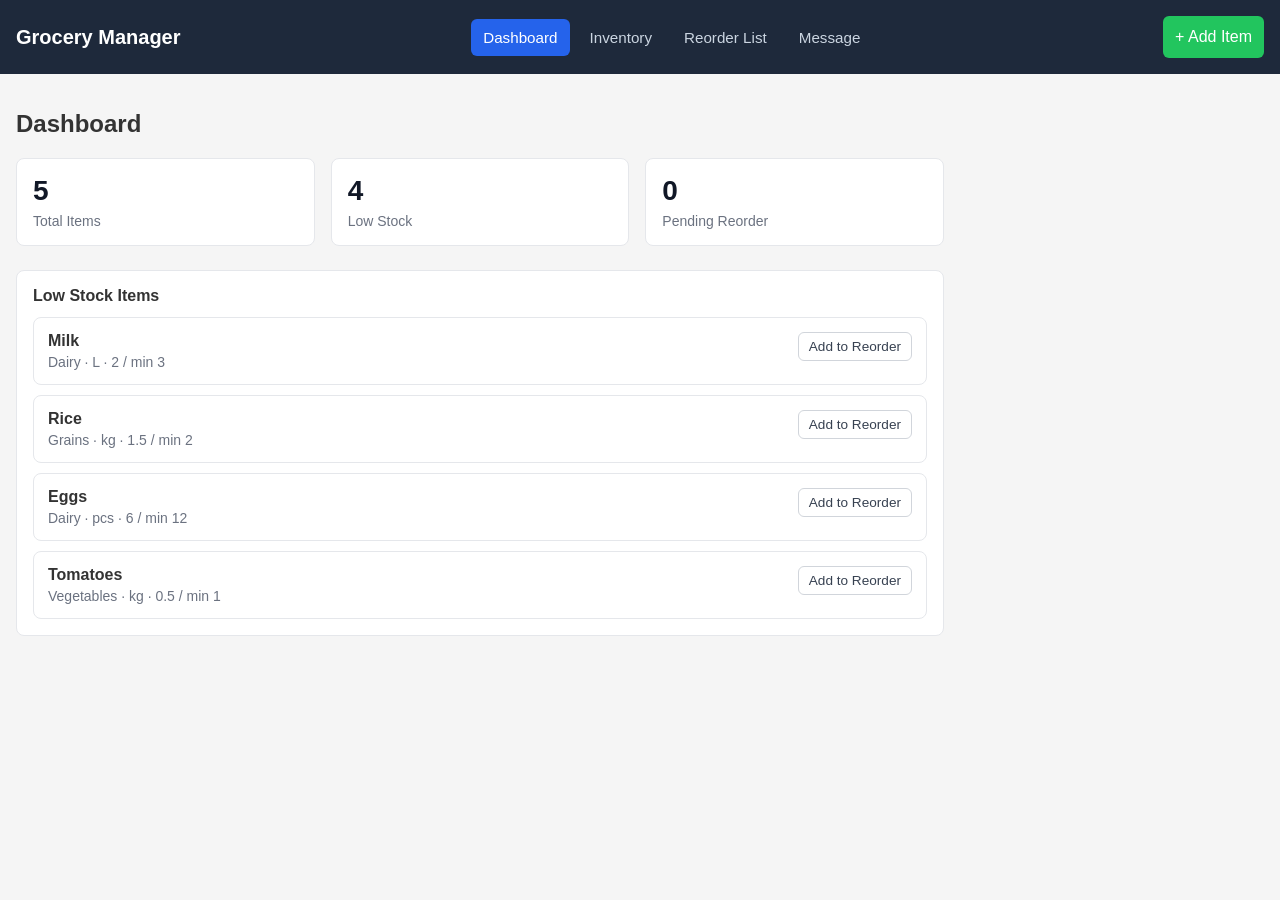
==== index.html @ cdd6bbc3 "Initial commit: Food/Grocery Manager with AI suggestion feature" ====
<!DOCTYPE html>
<html lang="en">
<head>
  <meta charset="UTF-8">
  <meta name="viewport" content="width=device-width, initial-scale=1.0">
  <title>Food/Grocery Manager</title>
  <link rel="stylesheet" href="styles.css">
</head>
<body>
  <div class="app">
    <nav class="sidebar">
      <h1>Grocery Manager</h1>
      <ul class="nav-list">
        <li><a href="#" data-screen="dashboard" class="nav-link active">Dashboard</a></li>
        <li><a href="#" data-screen="inventory" class="nav-link">Inventory</a></li>
        <li><a href="#" data-screen="reorder" class="nav-link">Reorder List</a></li>
        <li><a href="#" data-screen="message" class="nav-link">Message</a></li>
      </ul>
      <button id="addItemNavBtn" class="nav-cta">+ Add Item</button>
    </nav>

    <main class="content">
      <section id="screen-dashboard" class="screen active">
        <h2>Dashboard</h2>
        <div class="stats-grid">
          <div class="stat-card">
            <span class="stat-value" id="statTotal">0</span>
            <span class="stat-label">Total Items</span>
          </div>
          <div class="stat-card">
            <span class="stat-value" id="statLow">0</span>
            <span class="stat-label">Low Stock</span>
          </div>
          <div class="stat-card">
            <span class="stat-value" id="statPending">0</span>
            <span class="stat-label">Pending Reorder</span>
          </div>
        </div>
        <div class="panel">
          <h3>Low Stock Items</h3>
          <ul id="dashboardLowList"></ul>
          <p id="dashboardEmpty" class="empty-message">No low-stock items right now.</p>
        </div>
      </section>

      <section id="screen-inventory" class="screen">
        <div class="screen-header">
          <h2>Inventory</h2>
          <input type="text" id="searchInput" placeholder="Search items..." />
        </div>
        <ul id="inventoryList"></ul>
        <p id="inventoryEmpty" class="empty-message">No items yet. Add your first item.</p>
      </section>

      <section id="screen-form" class="screen">
        <h2 id="formTitle">Add Item</h2>
        <form id="itemForm" class="form">
          <input type="hidden" id="editId" />
          <div class="form-group">
            <label for="name">Name</label>
            <div class="name-field-row">
              <input type="text" id="name" required />
              <button type="button" id="suggestDetailsBtn" class="btn-suggest">Suggest details</button>
            </div>
          </div>
          <div class="form-group">
            <label for="category">Category</label>
            <input type="text" id="category" />
          </div>
          <div class="form-row">
            <div class="form-group">
              <label for="quantity">Quantity</label>
              <input type="number" id="quantity" step="any" required />
            </div>
            <div class="form-group">
              <label for="unit">Unit</label>
              <input type="text" id="unit" placeholder="e.g. kg, L, pcs" />
            </div>
          </div>
          <div class="form-group">
            <label for="minimumQuantity">Minimum Quantity</label>
            <input type="number" id="minimumQuantity" step="any" required />
          </div>
          <div class="form-actions">
            <button type="submit" class="btn-primary">Save</button>
            <button type="button" id="cancelFormBtn" class="btn-secondary">Cancel</button>
          </div>
        </form>
      </section>

      <section id="screen-reorder" class="screen">
        <h2>Reorder List</h2>
        <ul id="reorderList"></ul>
        <p id="reorderEmpty" class="empty-message">No items pending reorder.</p>
        <button id="markAllOrderedBtn" class="btn-primary hidden">Mark All as Ordered</button>
      </section>

      <section id="screen-message" class="screen">
        <h2>Reorder Message</h2>
        <div class="panel">
          <pre id="messageText"></pre>
        </div>
        <div class="message-actions">
          <button id="copyMessageBtn" class="btn-primary">Copy Message</button>
          <button id="markOrderedBtn" class="btn-secondary">Mark as Ordered</button>
        </div>
        <p id="copyStatus" class="copy-status"></p>
      </section>
    </main>
  </div>

  <script src="config.js"></script>
  <script src="app.js"></script>
</body>
</html>
---- styles.css ----
* {
  box-sizing: border-box;
}

body {
  font-family: -apple-system, BlinkMacSystemFont, 'Segoe UI', Roboto, Oxygen, Ubuntu, Cantarell, sans-serif;
  background-color: #f5f5f5;
  margin: 0;
  padding: 0;
  color: #333;
}

.app {
  display: flex;
  min-height: 100vh;
}

.sidebar {
  width: 240px;
  background: #1e293b;
  color: #fff;
  padding: 24px;
  display: flex;
  flex-direction: column;
  gap: 16px;
}

.sidebar h1 {
  font-size: 1.25rem;
  margin: 0;
}

.nav-list {
  list-style: none;
  padding: 0;
  margin: 0;
  display: flex;
  flex-direction: column;
  gap: 8px;
}

.nav-link {
  display: block;
  padding: 10px 12px;
  border-radius: 6px;
  color: #cbd5e1;
  text-decoration: none;
  font-size: 0.95rem;
}

.nav-link:hover {
  background: #334155;
  color: #fff;
}

.nav-link.active {
  background: #2563eb;
  color: #fff;
}

.nav-cta {
  margin-top: auto;
  padding: 12px;
  border-radius: 6px;
  border: none;
  background: #22c55e;
  color: #fff;
  font-size: 1rem;
  cursor: pointer;
}

.nav-cta:hover {
  background: #16a34a;
}

.content {
  flex: 1;
  padding: 24px;
  max-width: 960px;
}

.screen {
  display: none;
}

.screen.active {
  display: block;
}

.stats-grid {
  display: grid;
  grid-template-columns: repeat(auto-fit, minmax(180px, 1fr));
  gap: 16px;
  margin-bottom: 24px;
}

.stat-card {
  background: #fff;
  border: 1px solid #e5e7eb;
  border-radius: 8px;
  padding: 16px;
  display: flex;
  flex-direction: column;
  gap: 6px;
}

.stat-value {
  font-size: 1.75rem;
  font-weight: 700;
  color: #111827;
}

.stat-label {
  font-size: 0.875rem;
  color: #6b7280;
}

.panel {
  background: #fff;
  border: 1px solid #e5e7eb;
  border-radius: 8px;
  padding: 16px;
}

.panel h3 {
  margin: 0 0 12px;
  font-size: 1rem;
}

.screen-header {
  display: flex;
  justify-content: space-between;
  align-items: center;
  margin-bottom: 16px;
  gap: 12px;
}

.screen-header h2 {
  margin: 0;
}

#searchInput {
  padding: 8px 10px;
  border: 1px solid #d1d5db;
  border-radius: 6px;
  font-size: 0.95rem;
  min-width: 200px;
}

.form {
  background: #fff;
  border: 1px solid #e5e7eb;
  border-radius: 8px;
  padding: 16px;
  display: flex;
  flex-direction: column;
  gap: 12px;
  max-width: 560px;
}

.form-group {
  display: flex;
  flex-direction: column;
  gap: 6px;
}

.form-group label {
  font-size: 0.875rem;
  font-weight: 600;
  color: #374151;
}

.form-group input {
  padding: 10px;
  border: 1px solid #d1d5db;
  border-radius: 6px;
  font-size: 1rem;
}

.form-row {
  display: grid;
  grid-template-columns: 1fr 1fr;
  gap: 12px;
}

.form-actions {
  display: flex;
  gap: 10px;
  margin-top: 8px;
}

.btn-primary {
  padding: 10px 14px;
  border-radius: 6px;
  border: none;
  background: #2563eb;
  color: #fff;
  font-size: 1rem;
  cursor: pointer;
}

.btn-primary:hover {
  background: #1d4ed8;
}

.btn-secondary {
  padding: 10px 14px;
  border-radius: 6px;
  border: 1px solid #d1d5db;
  background: #fff;
  color: #374151;
  font-size: 1rem;
  cursor: pointer;
}

.btn-secondary:hover {
  background: #f3f4f6;
}

.hidden {
  display: none !important;
}

.empty-message {
  color: #6b7280;
  font-style: italic;
  margin: 12px 0;
}

#inventoryList,
#reorderList,
#dashboardLowList {
  list-style: none;
  padding: 0;
  margin: 0;
  display: flex;
  flex-direction: column;
  gap: 10px;
}

.item-card {
  background: #fff;
  border: 1px solid #e5e7eb;
  border-radius: 8px;
  padding: 14px;
  display: flex;
  justify-content: space-between;
  align-items: flex-start;
  gap: 12px;
}

.item-main {
  display: flex;
  flex-direction: column;
  gap: 4px;
}

.item-title {
  font-weight: 600;
}

.item-meta {
  font-size: 0.875rem;
  color: #6b7280;
}

.badge {
  display: inline-block;
  padding: 4px 10px;
  border-radius: 999px;
  font-size: 0.75rem;
  font-weight: 700;
  text-transform: uppercase;
  letter-spacing: 0.04em;
  white-space: nowrap;
}

.badge-ok {
  background: #dcfce7;
  color: #166534;
}

.badge-low {
  background: #fee2e2;
  color: #991b1b;
}

.item-actions {
  display: flex;
  gap: 8px;
  align-items: center;
}

.icon-btn {
  background: transparent;
  border: 1px solid #d1d5db;
  border-radius: 6px;
  padding: 6px 10px;
  cursor: pointer;
  font-size: 0.85rem;
  color: #374151;
}

.icon-btn:hover {
  background: #f3f4f6;
}

.icon-btn.danger {
  color: #991b1b;
  border-color: #fecaca;
}

.icon-btn.danger:hover {
  background: #fef2f2;
}

#messageText {
  background: #111827;
  color: #e5e7eb;
  padding: 16px;
  border-radius: 8px;
  font-family: ui-monospace, SFMono-Regular, Menlo, Monaco, Consolas, monospace;
  white-space: pre-wrap;
  margin: 0;
}

.message-actions {
  display: flex;
  gap: 10px;
  margin-top: 16px;
}

.copy-status {
  margin-top: 10px;
  font-size: 0.9rem;
  color: #166534;
}

.name-field-row {
  display: flex;
  gap: 10px;
  align-items: stretch;
}

.name-field-row input {
  flex: 1;
}

.btn-suggest {
  padding: 10px 14px;
  border-radius: 6px;
  border: 1px solid #2563eb;
  background: #eff6ff;
  color: #2563eb;
  font-size: 0.9rem;
  font-weight: 600;
  cursor: pointer;
  white-space: nowrap;
}

.btn-suggest:hover:not(:disabled) {
  background: #dbeafe;
}

.btn-suggest:disabled {
  opacity: 0.65;
  cursor: not-allowed;
}

.suggest-note {
  font-size: 0.85rem;
  margin: 0;
  padding: 8px 12px;
  border-radius: 6px;
}

.suggest-note.success {
  background: #dcfce7;
  color: #166534;
  border: 1px solid #bbf7d0;
}

.suggest-note.warning {
  background: #fef9c3;
  color: #92400e;
  border: 1px solid #fde68a;
}

.suggest-note.error {
  background: #fee2e2;
  color: #991b1b;
  border: 1px solid #fecaca;
}

@media (max-width: 720px) {
  .name-field-row {
    flex-direction: column;
  }

  .btn-suggest {
    width: 100%;
  }
}
  .app {
    flex-direction: column;
  }

  .sidebar {
    width: 100%;
    flex-direction: row;
    align-items: center;
    justify-content: space-between;
    padding: 16px;
  }

  .nav-list {
    flex-direction: row;
  }

  .nav-cta {
    margin-top: 0;
  }

  .content {
    padding: 16px;
  }

  .screen-header {
    flex-direction: column;
    align-items: stretch;
  }

  #searchInput {
    min-width: unset;
  }

  .form-row {
    grid-template-columns: 1fr;
  }
}
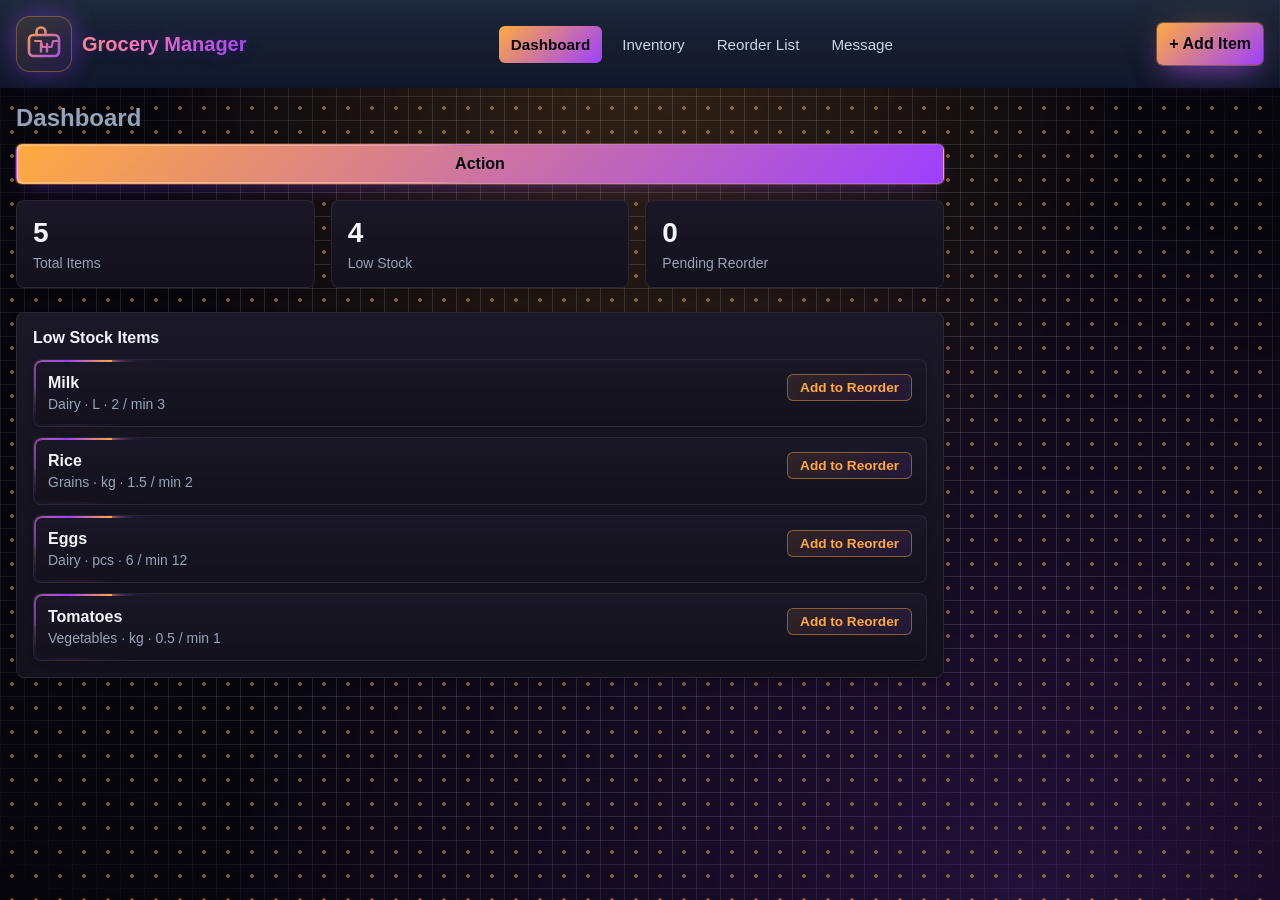
==== commit 3a942364: "Add landing page, dark theme, Magic UI ports, logo, and polish" ====
--- a/index.html
+++ b/index.html
@@ -9,7 +9,31 @@
 <body>
   <div class="app">
     <nav class="sidebar">
-      <h1>Grocery Manager</h1>
+      <h1 class="sidebar-brand">
+        <span class="sidebar-logo" aria-hidden="true">
+          <svg viewBox="0 0 24 24" fill="none" xmlns="http://www.w3.org/2000/svg">
+            <defs>
+              <linearGradient id="logoGrad" x1="0" y1="0" x2="24" y2="24" gradientUnits="userSpaceOnUse">
+                <stop offset="0%" stop-color="#ffaa40"/>
+                <stop offset="100%" stop-color="#9c40ff"/>
+              </linearGradient>
+              <filter id="logoGlow" x="-50%" y="-50%" width="200%" height="200%">
+                <feGaussianBlur stdDeviation="2.5" result="blur"/>
+                <feMerge>
+                  <feMergeNode in="blur"/>
+                  <feMergeNode in="SourceGraphic"/>
+                </feMerge>
+              </filter>
+            </defs>
+            <rect x="2" y="6" width="20" height="14" rx="3" stroke="url(#logoGrad)" stroke-width="1.8" fill="none"/>
+            <path d="M7 6V4a3 3 0 0 1 6 0v2" stroke="url(#logoGrad)" stroke-width="1.8" stroke-linecap="round"/>
+            <path d="M10 12v5" stroke="url(#logoGrad)" stroke-width="1.6" stroke-linecap="round"/>
+            <path d="M14 12v5" stroke="url(#logoGrad)" stroke-width="1.6" stroke-linecap="round"/>
+            <path d="M6 10h4l1 4h6l1-4h4" stroke="url(#logoGrad)" stroke-width="1.4" stroke-linecap="round" stroke-linejoin="round" fill="none"/>
+          </svg>
+        </span>
+        Grocery Manager
+      </h1>
       <ul class="nav-list">
         <li><a href="#" data-screen="dashboard" class="nav-link active">Dashboard</a></li>
         <li><a href="#" data-screen="inventory" class="nav-link">Inventory</a></li>
@@ -21,18 +45,21 @@
 
     <main class="content">
       <section id="screen-dashboard" class="screen active">
-        <h2>Dashboard</h2>
+        <div class="screen-header">
+          <h2>Dashboard</h2>
+          <button id="dashboardActionBtn" class="btn-primary">Action</button>
+        </div>
         <div class="stats-grid">
           <div class="stat-card">
-            <span class="stat-value" id="statTotal">0</span>
+            <span class="stat-value number-ticker" id="statTotal">0</span>
             <span class="stat-label">Total Items</span>
           </div>
           <div class="stat-card">
-            <span class="stat-value" id="statLow">0</span>
+            <span class="stat-value number-ticker" id="statLow">0</span>
             <span class="stat-label">Low Stock</span>
           </div>
           <div class="stat-card">
-            <span class="stat-value" id="statPending">0</span>
+            <span class="stat-value number-ticker" id="statPending">0</span>
             <span class="stat-label">Pending Reorder</span>
           </div>
         </div>
@@ -61,6 +88,13 @@
             <div class="name-field-row">
               <input type="text" id="name" required />
               <button type="button" id="suggestDetailsBtn" class="btn-suggest">Suggest details</button>
+            </div>
+          </div>
+          <div class="beam-stage">
+            <svg id="aiBeam" class="ai-beam" aria-hidden="true"></svg>
+            <div class="ai-node" id="aiBeamNode">
+              <span class="ai-node-icon">✨</span>
+              <span class="ai-node-label">Gemini API</span>
             </div>
           </div>
           <div class="form-group">
--- a/styles.css
+++ b/styles.css
@@ -4,10 +4,57 @@
 
 body {
   font-family: -apple-system, BlinkMacSystemFont, 'Segoe UI', Roboto, Oxygen, Ubuntu, Cantarell, sans-serif;
-  background-color: #f5f5f5;
+  background-color: #07060d;
+  background-image:
+    radial-gradient(ellipse at 50% 0%, rgba(255, 170, 64, 0.18) 0%, transparent 55%),
+    radial-gradient(ellipse at 80% 100%, rgba(156, 64, 255, 0.18) 0%, transparent 55%);
+  background-attachment: fixed;
   margin: 0;
   padding: 0;
-  color: #333;
+  color: #e5e7eb;
+}
+
+.app {
+  position: relative;
+  min-height: 100vh;
+}
+
+.app::before {
+  content: "";
+  position: fixed;
+  inset: 0;
+  z-index: 0;
+  pointer-events: none;
+  background-image:
+    linear-gradient(to right, rgba(255, 255, 255, 0.12) 1px, transparent 1px),
+    linear-gradient(to bottom, rgba(255, 255, 255, 0.12) 1px, transparent 1px);
+  background-size: 24px 24px;
+  mask-image: radial-gradient(ellipse at center, #000 0%, #000 55%, transparent 100%);
+  -webkit-mask-image: radial-gradient(ellipse at center, #000 0%, #000 55%, transparent 100%);
+}
+
+.app::after {
+  content: "";
+  position: fixed;
+  inset: 0;
+  z-index: 0;
+  pointer-events: none;
+  background-image:
+    radial-gradient(circle, rgba(255, 170, 64, 0.7) 1.5px, transparent 2px);
+  background-size: 24px 24px;
+  background-position: 0 0;
+  opacity: 0.75;
+  animation: grid-pulse 6s ease-in-out infinite;
+}
+
+@keyframes grid-pulse {
+  0%, 100% { background-position: 0 0; opacity: 0.6; }
+  50%      { background-position: 12px 12px; opacity: 0.9; }
+}
+
+.app > * {
+  position: relative;
+  z-index: 1;
 }
 
 .app {
@@ -17,17 +64,49 @@
 
 .sidebar {
   width: 240px;
-  background: #1e293b;
+  background: linear-gradient(180deg, #1e293b 0%, #141c2e 60%, #0f172a 100%);
   color: #fff;
   padding: 24px;
   display: flex;
   flex-direction: column;
   gap: 16px;
+  border-right: 1px solid rgba(255, 255, 255, 0.04);
 }
 
 .sidebar h1 {
   font-size: 1.25rem;
   margin: 0;
+  background: linear-gradient(120deg, #ffaa40 0%, #ff7ab8 50%, #9c40ff 100%);
+  -webkit-background-clip: text;
+  background-clip: text;
+  color: transparent;
+  text-shadow: 0 0 18px rgba(156, 64, 255, 0.25);
+  display: flex;
+  align-items: center;
+  gap: 10px;
+}
+
+.sidebar-logo {
+  display: inline-flex;
+  width: 56px;
+  height: 56px;
+  border-radius: 14px;
+  background: linear-gradient(135deg, rgba(255, 170, 64, 0.12), rgba(156, 64, 255, 0.12));
+  border: 1px solid rgba(255, 170, 64, 0.35);
+  box-shadow: 0 0 24px rgba(156, 64, 255, 0.45);
+  padding: 9px;
+}
+
+.sidebar-logo svg {
+  width: 100%;
+  height: 100%;
+  display: block;
+}
+
+.sidebar-brand {
+  display: flex;
+  align-items: center;
+  gap: 10px;
 }
 
 .nav-list {
@@ -54,8 +133,9 @@
 }
 
 .nav-link.active {
-  background: #2563eb;
-  color: #fff;
+  background: linear-gradient(135deg, #ffaa40 0%, #9c40ff 100%);
+  color: #07060d;
+  font-weight: 600;
 }
 
 .nav-cta {
@@ -63,14 +143,25 @@
   padding: 12px;
   border-radius: 6px;
   border: none;
-  background: #22c55e;
-  color: #fff;
+  background: linear-gradient(135deg, #ffaa40 0%, #9c40ff 100%);
+  color: #07060d;
   font-size: 1rem;
+  font-weight: 700;
   cursor: pointer;
+  box-shadow:
+    0 0 0 1px rgba(255, 170, 64, 0.35),
+    0 12px 28px -8px rgba(156, 64, 255, 0.65),
+    0 0 40px -12px rgba(255, 170, 64, 0.5);
+  transition: transform 0.15s ease, filter 0.2s ease;
 }
 
 .nav-cta:hover {
-  background: #16a34a;
+  filter: brightness(1.1);
+  transform: translateY(-1px);
+}
+
+.nav-cta:active {
+  transform: translateY(0);
 }
 
 .content {
@@ -95,36 +186,45 @@
 }
 
 .stat-card {
-  background: #fff;
-  border: 1px solid #e5e7eb;
+  background: linear-gradient(180deg, #1a1726 0%, #13111c 100%);
+  border: 1px solid rgba(255, 255, 255, 0.08);
   border-radius: 8px;
   padding: 16px;
   display: flex;
   flex-direction: column;
   gap: 6px;
+  box-shadow: 0 4px 12px -6px rgba(0, 0, 0, 0.5);
 }
 
 .stat-value {
   font-size: 1.75rem;
   font-weight: 700;
-  color: #111827;
+  color: #f1f5f9;
+}
+
+.number-ticker {
+  display: inline-block;
+  font-variant-numeric: tabular-nums;
+  letter-spacing: 0.02em;
 }
 
 .stat-label {
   font-size: 0.875rem;
-  color: #6b7280;
+  color: #94a3b8;
 }
 
 .panel {
-  background: #fff;
-  border: 1px solid #e5e7eb;
+  background: linear-gradient(180deg, #1a1726 0%, #13111c 100%);
+  border: 1px solid rgba(255, 255, 255, 0.08);
   border-radius: 8px;
   padding: 16px;
+  box-shadow: 0 4px 12px -6px rgba(0, 0, 0, 0.5);
 }
 
 .panel h3 {
   margin: 0 0 12px;
   font-size: 1rem;
+  color: #f1f5f9;
 }
 
 .screen-header {
@@ -141,21 +241,65 @@
 
 #searchInput {
   padding: 8px 10px;
-  border: 1px solid #d1d5db;
+  border: 1px solid rgba(255, 255, 255, 0.12);
   border-radius: 6px;
   font-size: 0.95rem;
   min-width: 200px;
+  background: #0f0d18;
+  color: #f1f5f9;
+  transition: border-color 0.15s ease, box-shadow 0.15s ease;
+}
+
+#searchInput::placeholder {
+  color: #6b7280;
+}
+
+#searchInput:focus {
+  outline: none;
+  border-color: rgba(255, 170, 64, 0.6);
+  box-shadow: 0 0 0 3px rgba(255, 170, 64, 0.15);
 }
 
 .form {
-  background: #fff;
-  border: 1px solid #e5e7eb;
+  position: relative;
+  background: linear-gradient(180deg, #1a1726 0%, #13111c 100%);
+  border: 1px solid rgba(255, 255, 255, 0.08);
   border-radius: 8px;
   padding: 16px;
   display: flex;
   flex-direction: column;
   gap: 12px;
   max-width: 560px;
+  box-shadow: 0 4px 12px -6px rgba(0, 0, 0, 0.5);
+}
+
+.form::before {
+  content: "";
+  position: absolute;
+  inset: 0;
+  z-index: 0;
+  pointer-events: none;
+  border-radius: inherit;
+  padding: 1.5px;
+  background-image: radial-gradient(
+    transparent 20%,
+    rgba(255, 170, 64, 0.9) 42%,
+    rgba(156, 64, 255, 0.9) 58%,
+    transparent 80%
+  );
+  background-size: 300% 300%;
+  background-position: 0% 0%;
+  -webkit-mask:
+    linear-gradient(#000 0 0) content-box,
+    linear-gradient(#000 0 0);
+  -webkit-mask-composite: xor;
+          mask-composite: exclude;
+  animation: shine-border-travel 5s linear infinite;
+}
+
+.form > * {
+  position: relative;
+  z-index: 1;
 }
 
 .form-group {
@@ -167,14 +311,31 @@
 .form-group label {
   font-size: 0.875rem;
   font-weight: 600;
-  color: #374151;
+  color: #cbd5e1;
 }
 
 .form-group input {
   padding: 10px;
-  border: 1px solid #d1d5db;
+  border: 1px solid rgba(255, 255, 255, 0.12);
   border-radius: 6px;
   font-size: 1rem;
+  background: #0f0d18;
+  color: #f1f5f9;
+  transition: border-color 0.15s ease, box-shadow 0.15s ease;
+}
+
+.form-group input::placeholder {
+  color: #6b7280;
+}
+
+.form-group input:focus {
+  outline: none;
+  border-color: rgba(255, 170, 64, 0.6);
+  box-shadow: 0 0 0 3px rgba(255, 170, 64, 0.15);
+}
+
+.form-group input:hover {
+  border-color: rgba(255, 255, 255, 0.2);
 }
 
 .form-row {
@@ -190,31 +351,72 @@
 }
 
 .btn-primary {
+  position: relative;
   padding: 10px 14px;
   border-radius: 6px;
-  border: none;
-  background: #2563eb;
-  color: #fff;
+  border: 1px solid rgba(255, 255, 255, 0.12);
+  background: linear-gradient(135deg, #ffaa40 0%, #9c40ff 100%);
+  color: #07060d;
   font-size: 1rem;
+  font-weight: 600;
   cursor: pointer;
+  isolation: isolate;
+  overflow: hidden;
+  box-shadow:
+    0 0 0 1px rgba(255, 170, 64, 0.25),
+    0 8px 22px -10px rgba(156, 64, 255, 0.5);
+  transition: transform 0.15s ease, filter 0.2s ease;
+}
+
+.btn-primary::before {
+  content: "";
+  position: absolute;
+  inset: -2px;
+  z-index: -1;
+  background: conic-gradient(
+    from calc(270deg - 45deg),
+    transparent 0deg,
+    #ffd9a8 45deg,
+    #9c40ff 90deg,
+    transparent 135deg
+  );
+  animation: shimmer-spin 3s linear infinite;
+  filter: blur(6px);
+  opacity: 0.9;
+}
+
+.btn-primary::after {
+  content: "";
+  position: absolute;
+  inset: 1px;
+  border-radius: inherit;
+  background: linear-gradient(135deg, #ffaa40 0%, #9c40ff 100%);
+  z-index: -1;
+  transition: filter 0.2s ease;
 }
 
 .btn-primary:hover {
-  background: #1d4ed8;
+  filter: brightness(1.08);
+}
+
+.btn-primary:hover::after {
+  filter: brightness(1.08);
 }
 
 .btn-secondary {
   padding: 10px 14px;
   border-radius: 6px;
-  border: 1px solid #d1d5db;
-  background: #fff;
-  color: #374151;
+  border: 1px solid rgba(255, 255, 255, 0.15);
+  background: rgba(255, 255, 255, 0.04);
+  color: #e5e7eb;
   font-size: 1rem;
   cursor: pointer;
+  transition: background 0.2s ease, border-color 0.2s ease;
 }
 
 .btn-secondary:hover {
-  background: #f3f4f6;
+  background: rgba(255, 255, 255, 0.08);
+  border-color: rgba(255, 255, 255, 0.25);
 }
 
 .hidden {
@@ -222,7 +424,7 @@
 }
 
 .empty-message {
-  color: #6b7280;
+  color: #94a3b8;
   font-style: italic;
   margin: 12px 0;
 }
@@ -239,14 +441,98 @@
 }
 
 .item-card {
-  background: #fff;
-  border: 1px solid #e5e7eb;
+  position: relative;
+  background: linear-gradient(180deg, #1a1726 0%, #13111c 100%);
+  border: 1px solid rgba(255, 255, 255, 0.08);
   border-radius: 8px;
   padding: 14px;
   display: flex;
   justify-content: space-between;
   align-items: flex-start;
   gap: 12px;
+  overflow: hidden;
+  transition: border-color 0.2s ease, box-shadow 0.2s ease, transform 0.2s ease;
+  box-shadow: 0 2px 8px -4px rgba(0, 0, 0, 0.4);
+}
+
+.item-card::before {
+  content: "";
+  position: absolute;
+  inset: 0;
+  pointer-events: none;
+  background: radial-gradient(
+    320px circle at var(--magic-x, -200px) var(--magic-y, -200px),
+    rgba(255, 170, 64, 0.18),
+    rgba(156, 64, 255, 0.12) 40%,
+    transparent 70%
+  );
+  opacity: 0;
+  transition: opacity 0.25s ease;
+  z-index: 0;
+}
+
+.item-card:hover {
+  border-color: rgba(156, 64, 255, 0.35);
+  box-shadow: 0 12px 32px -12px rgba(156, 64, 255, 0.45);
+  transform: translateY(-2px);
+}
+
+.item-card:hover::before {
+  opacity: 1;
+}
+
+.item-card > * {
+  position: relative;
+  z-index: 1;
+}
+
+.border-beam {
+  position: absolute;
+  inset: 0;
+  z-index: 2;
+  border-radius: inherit;
+  pointer-events: none;
+  --beam-size: 90px;
+  --beam-from: #ffaa40;
+  --beam-to: #9c40ff;
+  --beam-duration: 5s;
+  --beam-border-width: 2px;
+  -webkit-mask:
+    linear-gradient(#000 0 0) content-box,
+    linear-gradient(#000 0 0);
+  -webkit-mask-composite: xor;
+  mask:
+    linear-gradient(#000 0 0) content-box,
+    linear-gradient(#000 0 0);
+  mask-composite: exclude;
+  padding: var(--beam-border-width);
+}
+
+.border-beam::before {
+  content: "";
+  position: absolute;
+  width: var(--beam-size);
+  height: var(--beam-size);
+  background: linear-gradient(
+    to left,
+    var(--beam-from),
+    var(--beam-to),
+    transparent
+  );
+  border-radius: 50%;
+  filter: drop-shadow(0 0 10px rgba(255, 170, 64, 0.9)) drop-shadow(0 0 18px rgba(156, 64, 255, 0.8));
+  offset-path: rect(0 auto auto 0 round 9999px);
+  offset-rotate: 0deg;
+  animation: border-beam-travel var(--beam-duration) linear infinite;
+}
+
+@keyframes border-beam-travel {
+  0% {
+    offset-distance: 0%;
+  }
+  100% {
+    offset-distance: 100%;
+  }
 }
 
 .item-main {
@@ -257,11 +543,12 @@
 
 .item-title {
   font-weight: 600;
+  color: #f1f5f9;
 }
 
 .item-meta {
   font-size: 0.875rem;
-  color: #6b7280;
+  color: #94a3b8;
 }
 
 .badge {
@@ -276,13 +563,15 @@
 }
 
 .badge-ok {
-  background: #dcfce7;
-  color: #166534;
+  background: rgba(34, 197, 94, 0.18);
+  color: #4ade80;
+  border: 1px solid rgba(34, 197, 94, 0.4);
 }
 
 .badge-low {
-  background: #fee2e2;
-  color: #991b1b;
+  background: rgba(239, 68, 68, 0.18);
+  color: #f87171;
+  border: 1px solid rgba(239, 68, 68, 0.4);
 }
 
 .item-actions {
@@ -292,33 +581,78 @@
 }
 
 .icon-btn {
-  background: transparent;
-  border: 1px solid #d1d5db;
+  background: rgba(255, 255, 255, 0.04);
+  border: 1px solid rgba(255, 255, 255, 0.12);
   border-radius: 6px;
   padding: 6px 10px;
   cursor: pointer;
   font-size: 0.85rem;
-  color: #374151;
+  color: #cbd5e1;
+  transition: background 0.15s ease, border-color 0.15s ease, color 0.15s ease;
 }
 
 .icon-btn:hover {
-  background: #f3f4f6;
+  background: rgba(255, 255, 255, 0.08);
+  border-color: rgba(255, 255, 255, 0.2);
+  color: #f1f5f9;
+}
+
+.icon-btn.add-to-reorder {
+  position: relative;
+  border: 1px solid rgba(255, 170, 64, 0.45);
+  background: linear-gradient(135deg, rgba(255, 170, 64, 0.10), rgba(156, 64, 255, 0.10));
+  color: #ffaa40;
+  font-weight: 600;
+  padding: 5px 12px;
+  overflow: hidden;
+  isolation: isolate;
+  transition: background 0.2s ease, border-color 0.2s ease, color 0.2s ease;
+}
+
+.icon-btn.add-to-reorder::before {
+  content: "";
+  position: absolute;
+  inset: -2px;
+  z-index: -1;
+  background: conic-gradient(
+    from calc(270deg - 45deg),
+    transparent 0deg,
+    rgba(255, 170, 64, 0.7) 45deg,
+    rgba(156, 64, 255, 0.7) 90deg,
+    transparent 135deg
+  );
+  animation: shimmer-spin 4s linear infinite;
+  filter: blur(4px);
+  opacity: 0;
+  transition: opacity 0.2s ease;
+}
+
+.icon-btn.add-to-reorder:hover {
+  background: linear-gradient(135deg, rgba(255, 170, 64, 0.18), rgba(156, 64, 255, 0.18));
+  border-color: rgba(255, 170, 64, 0.7);
+  color: #ffc06b;
+}
+
+.icon-btn.add-to-reorder:hover::before {
+  opacity: 0.7;
 }
 
 .icon-btn.danger {
-  color: #991b1b;
-  border-color: #fecaca;
+  color: #f87171;
+  border-color: rgba(239, 68, 68, 0.3);
 }
 
 .icon-btn.danger:hover {
-  background: #fef2f2;
+  background: rgba(239, 68, 68, 0.1);
+  border-color: rgba(239, 68, 68, 0.5);
 }
 
 #messageText {
-  background: #111827;
+  background: #0a0814;
   color: #e5e7eb;
   padding: 16px;
   border-radius: 8px;
+  border: 1px solid rgba(255, 255, 255, 0.08);
   font-family: ui-monospace, SFMono-Regular, Menlo, Monaco, Consolas, monospace;
   white-space: pre-wrap;
   margin: 0;
@@ -333,7 +667,7 @@
 .copy-status {
   margin-top: 10px;
   font-size: 0.9rem;
-  color: #166534;
+  color: #4ade80;
 }
 
 .name-field-row {
@@ -344,22 +678,167 @@
 
 .name-field-row input {
   flex: 1;
+}
+
+.text-shimmer {
+  background: linear-gradient(
+    90deg,
+    #94a3b8 0%,
+    #94a3b8 30%,
+    #ffd9a8 50%,
+    #9c40ff 52%,
+    #ffd9a8 54%,
+    #94a3b8 70%,
+    #94a3b8 100%
+  );
+  background-size: 200% 100%;
+  -webkit-background-clip: text;
+  background-clip: text;
+  color: transparent;
+  -webkit-text-fill-color: transparent;
+  animation: text-shimmer 3s linear infinite;
+}
+
+@keyframes text-shimmer {
+  0%   { background-position: 100% 0; }
+  100% { background-position: -100% 0; }
+}
+
+@keyframes shine-border-travel {
+  0%   { background-position: 0% 0%; }
+  100% { background-position: 100% 100%; }
+}
+
+@keyframes list-slide-in {
+  0%   { opacity: 0; transform: translateY(8px) scale(0.98); }
+  100% { opacity: 1; transform: translateY(0) scale(1); }
+}
+
+.item-card.animated-list-item {
+  animation: list-slide-in 0.45s cubic-bezier(0.16, 1, 0.3, 1) both;
+  animation-delay: calc(var(--stagger-i, 0) * 150ms);
+}
+
+.beam-stage {
+  position: relative;
+  height: 80px;
+  margin: 4px 0 8px;
+}
+
+.ai-beam {
+  position: absolute;
+  top: 0;
+  left: 0;
+  width: 100%;
+  height: 100%;
+  pointer-events: none;
+  display: none;
+  overflow: visible;
+  filter: drop-shadow(0 0 6px rgba(156, 64, 255, 0.35));
+}
+
+.ai-beam.active {
+  display: block;
+}
+
+.ai-beam .beam-path-bg {
+  stroke: #cbd5e1;
+  stroke-opacity: 0.35;
+  fill: none;
+  stroke-width: 4;
+  stroke-linecap: round;
+}
+
+.ai-beam .beam-path-fg {
+  stroke: url(#aiBeamGradient);
+  stroke-opacity: 1;
+  fill: none;
+  stroke-width: 4;
+  stroke-linecap: round;
+  stroke-dasharray: 80 120;
+  stroke-dashoffset: 200;
+  animation: ai-beam-travel 1.6s linear infinite;
+}
+
+@keyframes ai-beam-travel {
+  0% {
+    stroke-dashoffset: 200;
+  }
+  100% {
+    stroke-dashoffset: -200;
+  }
+}
+
+.ai-beam .beam-dot {
+  fill: url(#aiBeamDotGradient);
+  filter: drop-shadow(0 0 6px rgba(255, 170, 64, 0.9))
+    drop-shadow(0 0 10px rgba(156, 64, 255, 0.7));
+}
+
+.ai-node {
+  position: absolute;
+  right: 0;
+  top: 50%;
+  transform: translateY(-50%);
+  display: flex;
+  align-items: center;
+  gap: 6px;
+  padding: 6px 12px;
+  border-radius: 999px;
+  background: linear-gradient(135deg, rgba(255, 170, 64, 0.18), rgba(156, 64, 255, 0.18));
+  border: 1px solid rgba(255, 170, 64, 0.4);
+  color: #ffaa40;
+  font-size: 0.8rem;
+  font-weight: 600;
+  white-space: nowrap;
+  opacity: 0.55;
+  transition: opacity 0.2s ease, box-shadow 0.2s ease;
+}
+
+.ai-node.active {
+  opacity: 1;
+  box-shadow:
+    0 0 0 6px rgba(99, 102, 241, 0.2),
+    0 0 18px 4px rgba(156, 64, 255, 0.55),
+    0 0 32px 8px rgba(255, 170, 64, 0.35);
+  animation: ai-node-pulse 1.6s ease-in-out infinite;
+}
+
+@keyframes ai-node-pulse {
+  0%, 100% {
+    box-shadow:
+      0 0 0 6px rgba(99, 102, 241, 0.2),
+      0 0 18px 4px rgba(156, 64, 255, 0.55),
+      0 0 32px 8px rgba(255, 170, 64, 0.35);
+  }
+  50% {
+    box-shadow:
+      0 0 0 10px rgba(99, 102, 241, 0.35),
+      0 0 26px 6px rgba(156, 64, 255, 0.75),
+      0 0 44px 12px rgba(255, 170, 64, 0.5);
+  }
+}
+
+.ai-node-icon {
+  font-size: 0.95rem;
 }
 
 .btn-suggest {
   padding: 10px 14px;
   border-radius: 6px;
-  border: 1px solid #2563eb;
-  background: #eff6ff;
-  color: #2563eb;
+  border: 1px solid rgba(255, 170, 64, 0.4);
+  background: rgba(255, 170, 64, 0.10);
+  color: #ffaa40;
   font-size: 0.9rem;
   font-weight: 600;
   cursor: pointer;
   white-space: nowrap;
+  transition: background 0.15s ease, border-color 0.15s ease;
 }
 
 .btn-suggest:hover:not(:disabled) {
-  background: #dbeafe;
+  background: rgba(255, 170, 64, 0.18);
+  border-color: rgba(255, 170, 64, 0.6);
 }
 
 .btn-suggest:disabled {
@@ -372,24 +851,49 @@
   margin: 0;
   padding: 8px 12px;
   border-radius: 6px;
+  background: rgba(255, 255, 255, 0.04);
+  border: 1px solid rgba(255, 255, 255, 0.08);
+  color: #cbd5e1;
 }
 
 .suggest-note.success {
-  background: #dcfce7;
-  color: #166534;
-  border: 1px solid #bbf7d0;
+  background: rgba(34, 197, 94, 0.12);
+  color: #4ade80;
+  border: 1px solid rgba(34, 197, 94, 0.4);
 }
 
 .suggest-note.warning {
-  background: #fef9c3;
-  color: #92400e;
-  border: 1px solid #fde68a;
+  background: rgba(250, 204, 21, 0.12);
+  color: #fbbf24;
+  border: 1px solid rgba(250, 204, 21, 0.4);
 }
 
 .suggest-note.error {
-  background: #fee2e2;
-  color: #991b1b;
-  border: 1px solid #fecaca;
+  background: rgba(239, 68, 68, 0.12);
+  color: #f87171;
+  border: 1px solid rgba(239, 68, 68, 0.4);
+}
+
+@keyframes shimmer-spin {
+  to { transform: rotate(360deg); }
+}
+
+@media (prefers-reduced-motion: reduce) {
+  .btn-primary::before,
+  .nav-cta::before,
+  .icon-btn.add-to-reorder::before,
+  .item-card::before,
+  .item-card,
+  .form::before,
+  .text-shimmer,
+  .item-card.animated-list-item {
+    animation: none !important;
+    transition: none !important;
+  }
+
+  .app::after {
+    animation: none !important;
+  }
 }
 
 @media (max-width: 720px) {
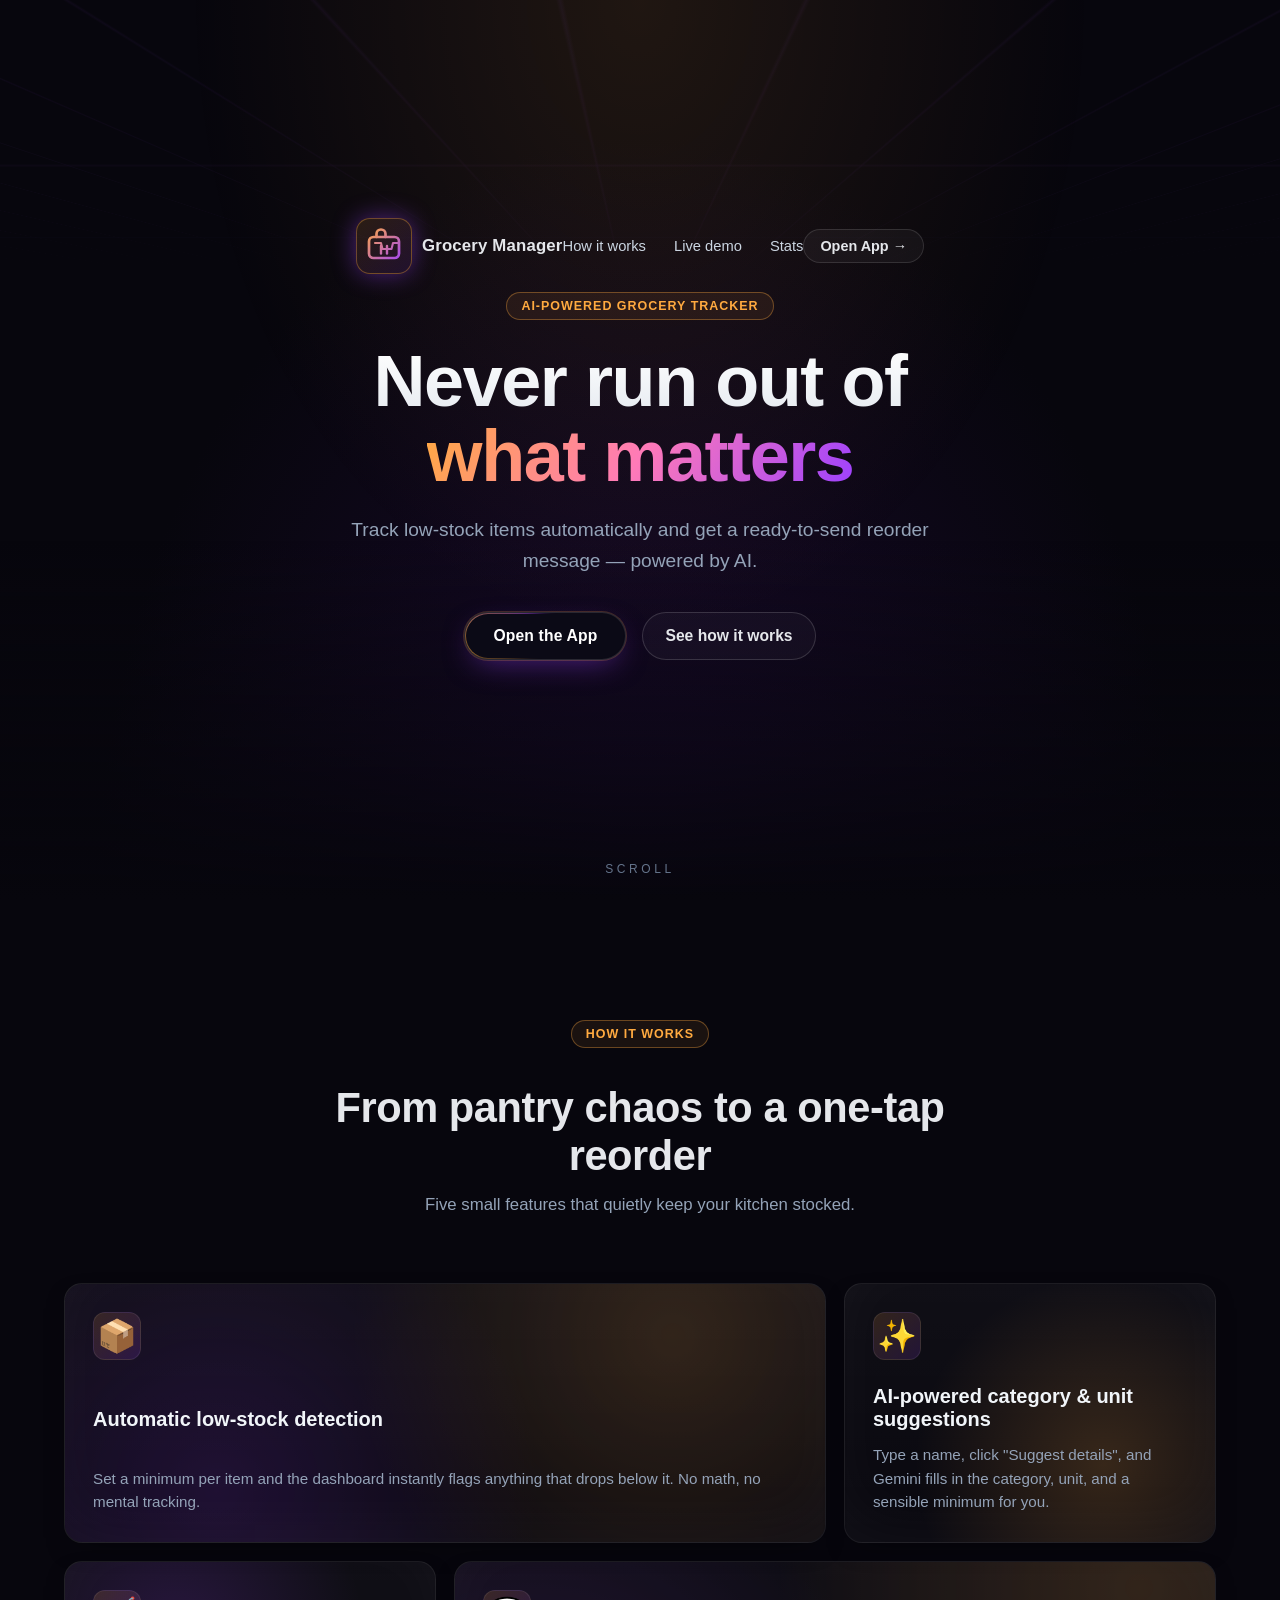
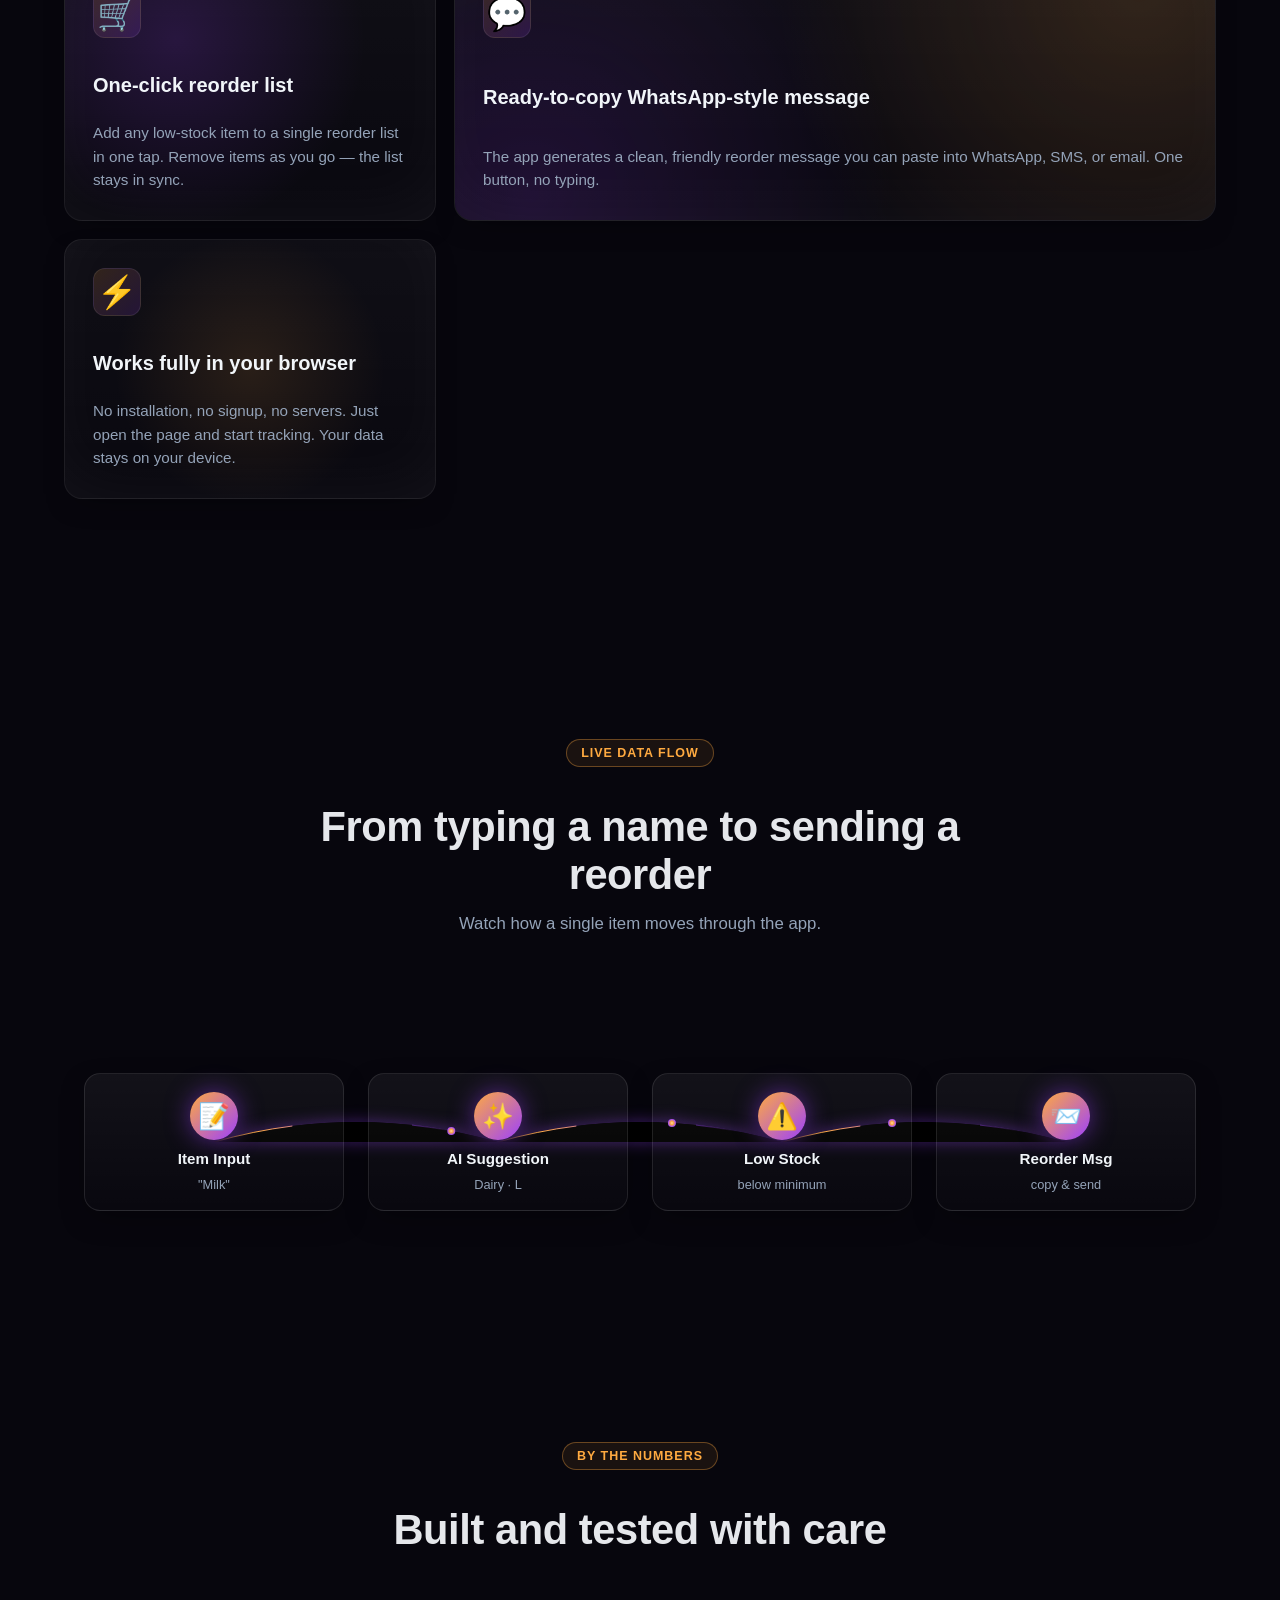
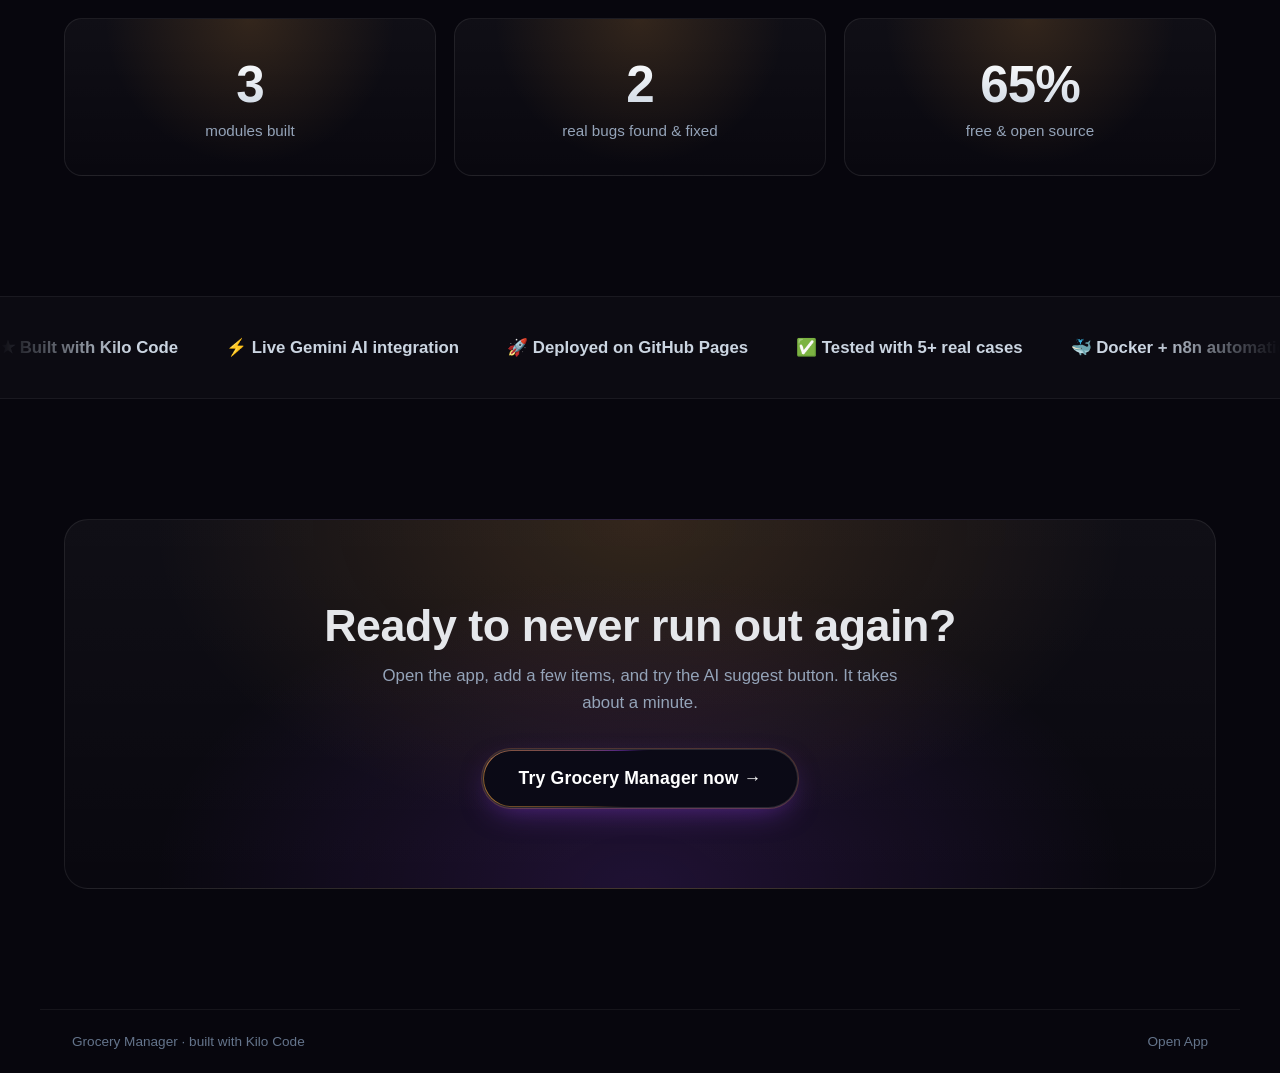
==== commit fd5b6061: "Reorganize: landing page as entry point, app moved to app.html" ====
--- a/index.html
+++ b/index.html
@@ -3,147 +3,209 @@
 <head>
   <meta charset="UTF-8">
   <meta name="viewport" content="width=device-width, initial-scale=1.0">
-  <title>Food/Grocery Manager</title>
-  <link rel="stylesheet" href="styles.css">
+  <title>Grocery Manager — Never run out of what matters</title>
+  <link rel="stylesheet" href="landing.css">
 </head>
 <body>
-  <div class="app">
-    <nav class="sidebar">
-      <h1 class="sidebar-brand">
-        <span class="sidebar-logo" aria-hidden="true">
+
+  <!-- ====== SECTION 1: HERO ====== -->
+  <header class="hero">
+    <div class="retro-grid" aria-hidden="true">
+      <div class="retro-grid-floor"></div>
+      <div class="retro-grid-fade"></div>
+    </div>
+
+    <nav class="topnav">
+      <a href="#" class="brand">
+        <span class="brand-logo" aria-hidden="true">
           <svg viewBox="0 0 24 24" fill="none" xmlns="http://www.w3.org/2000/svg">
             <defs>
-              <linearGradient id="logoGrad" x1="0" y1="0" x2="24" y2="24" gradientUnits="userSpaceOnUse">
+              <linearGradient id="logoGradLanding" x1="0" y1="0" x2="24" y2="24" gradientUnits="userSpaceOnUse">
                 <stop offset="0%" stop-color="#ffaa40"/>
                 <stop offset="100%" stop-color="#9c40ff"/>
               </linearGradient>
-              <filter id="logoGlow" x="-50%" y="-50%" width="200%" height="200%">
-                <feGaussianBlur stdDeviation="2.5" result="blur"/>
-                <feMerge>
-                  <feMergeNode in="blur"/>
-                  <feMergeNode in="SourceGraphic"/>
-                </feMerge>
-              </filter>
             </defs>
-            <rect x="2" y="6" width="20" height="14" rx="3" stroke="url(#logoGrad)" stroke-width="1.8" fill="none"/>
-            <path d="M7 6V4a3 3 0 0 1 6 0v2" stroke="url(#logoGrad)" stroke-width="1.8" stroke-linecap="round"/>
-            <path d="M10 12v5" stroke="url(#logoGrad)" stroke-width="1.6" stroke-linecap="round"/>
-            <path d="M14 12v5" stroke="url(#logoGrad)" stroke-width="1.6" stroke-linecap="round"/>
-            <path d="M6 10h4l1 4h6l1-4h4" stroke="url(#logoGrad)" stroke-width="1.4" stroke-linecap="round" stroke-linejoin="round" fill="none"/>
+            <rect x="2" y="6" width="20" height="14" rx="3" stroke="url(#logoGradLanding)" stroke-width="1.8" fill="none"/>
+            <path d="M7 6V4a3 3 0 0 1 6 0v2" stroke="url(#logoGradLanding)" stroke-width="1.8" stroke-linecap="round"/>
+            <path d="M10 12v5" stroke="url(#logoGradLanding)" stroke-width="1.6" stroke-linecap="round"/>
+            <path d="M14 12v5" stroke="url(#logoGradLanding)" stroke-width="1.6" stroke-linecap="round"/>
+            <path d="M6 10h4l1 4h6l1-4h4" stroke="url(#logoGradLanding)" stroke-width="1.4" stroke-linecap="round" stroke-linejoin="round" fill="none"/>
           </svg>
         </span>
         Grocery Manager
+      </a>
+      <div class="topnav-links">
+        <a href="#how">How it works</a>
+        <a href="#flow">Live demo</a>
+        <a href="#stats">Stats</a>
+      </div>
+      <a href="app.html" class="topnav-cta">Open App →</a>
+    </nav>
+
+    <div class="hero-content">
+      <span class="eyebrow">AI-powered grocery tracker</span>
+      <h1 class="hero-title">
+        Never run out of <span class="sparkles-wrap" id="sparklesWrap">what matters</span>
       </h1>
-      <ul class="nav-list">
-        <li><a href="#" data-screen="dashboard" class="nav-link active">Dashboard</a></li>
-        <li><a href="#" data-screen="inventory" class="nav-link">Inventory</a></li>
-        <li><a href="#" data-screen="reorder" class="nav-link">Reorder List</a></li>
-        <li><a href="#" data-screen="message" class="nav-link">Message</a></li>
-      </ul>
-      <button id="addItemNavBtn" class="nav-cta">+ Add Item</button>
-    </nav>
-
-    <main class="content">
-      <section id="screen-dashboard" class="screen active">
-        <div class="screen-header">
-          <h2>Dashboard</h2>
-          <button id="dashboardActionBtn" class="btn-primary">Action</button>
-        </div>
-        <div class="stats-grid">
-          <div class="stat-card">
-            <span class="stat-value number-ticker" id="statTotal">0</span>
-            <span class="stat-label">Total Items</span>
-          </div>
-          <div class="stat-card">
-            <span class="stat-value number-ticker" id="statLow">0</span>
-            <span class="stat-label">Low Stock</span>
-          </div>
-          <div class="stat-card">
-            <span class="stat-value number-ticker" id="statPending">0</span>
-            <span class="stat-label">Pending Reorder</span>
-          </div>
-        </div>
-        <div class="panel">
-          <h3>Low Stock Items</h3>
-          <ul id="dashboardLowList"></ul>
-          <p id="dashboardEmpty" class="empty-message">No low-stock items right now.</p>
-        </div>
-      </section>
-
-      <section id="screen-inventory" class="screen">
-        <div class="screen-header">
-          <h2>Inventory</h2>
-          <input type="text" id="searchInput" placeholder="Search items..." />
-        </div>
-        <ul id="inventoryList"></ul>
-        <p id="inventoryEmpty" class="empty-message">No items yet. Add your first item.</p>
-      </section>
-
-      <section id="screen-form" class="screen">
-        <h2 id="formTitle">Add Item</h2>
-        <form id="itemForm" class="form">
-          <input type="hidden" id="editId" />
-          <div class="form-group">
-            <label for="name">Name</label>
-            <div class="name-field-row">
-              <input type="text" id="name" required />
-              <button type="button" id="suggestDetailsBtn" class="btn-suggest">Suggest details</button>
-            </div>
-          </div>
-          <div class="beam-stage">
-            <svg id="aiBeam" class="ai-beam" aria-hidden="true"></svg>
-            <div class="ai-node" id="aiBeamNode">
-              <span class="ai-node-icon">✨</span>
-              <span class="ai-node-label">Gemini API</span>
-            </div>
-          </div>
-          <div class="form-group">
-            <label for="category">Category</label>
-            <input type="text" id="category" />
-          </div>
-          <div class="form-row">
-            <div class="form-group">
-              <label for="quantity">Quantity</label>
-              <input type="number" id="quantity" step="any" required />
-            </div>
-            <div class="form-group">
-              <label for="unit">Unit</label>
-              <input type="text" id="unit" placeholder="e.g. kg, L, pcs" />
-            </div>
-          </div>
-          <div class="form-group">
-            <label for="minimumQuantity">Minimum Quantity</label>
-            <input type="number" id="minimumQuantity" step="any" required />
-          </div>
-          <div class="form-actions">
-            <button type="submit" class="btn-primary">Save</button>
-            <button type="button" id="cancelFormBtn" class="btn-secondary">Cancel</button>
-          </div>
-        </form>
-      </section>
-
-      <section id="screen-reorder" class="screen">
-        <h2>Reorder List</h2>
-        <ul id="reorderList"></ul>
-        <p id="reorderEmpty" class="empty-message">No items pending reorder.</p>
-        <button id="markAllOrderedBtn" class="btn-primary hidden">Mark All as Ordered</button>
-      </section>
-
-      <section id="screen-message" class="screen">
-        <h2>Reorder Message</h2>
-        <div class="panel">
-          <pre id="messageText"></pre>
-        </div>
-        <div class="message-actions">
-          <button id="copyMessageBtn" class="btn-primary">Copy Message</button>
-          <button id="markOrderedBtn" class="btn-secondary">Mark as Ordered</button>
-        </div>
-        <p id="copyStatus" class="copy-status"></p>
-      </section>
-    </main>
-  </div>
-
-  <script src="config.js"></script>
-  <script src="app.js"></script>
+      <p class="hero-sub">
+        Track low-stock items automatically and get a ready-to-send reorder message — powered by AI.
+      </p>
+      <div class="hero-actions">
+        <a href="app.html" class="shimmer-btn" id="heroOpenApp">
+          <span class="shimmer-btn-shimmer"></span>
+          <span class="shimmer-btn-label">Open the App</span>
+        </a>
+        <a href="#how" class="btn-secondary">See how it works</a>
+      </div>
+    </div>
+
+    <div class="hero-scroll-hint" aria-hidden="true">Scroll</div>
+  </header>
+
+  <!-- ====== SECTION 2: BENTO GRID ====== -->
+  <section id="how" class="section bento-section">
+    <div class="section-head">
+      <span class="eyebrow">How it works</span>
+      <h2>From pantry chaos to a one-tap reorder</h2>
+      <p>Five small features that quietly keep your kitchen stocked.</p>
+    </div>
+
+    <div class="bento-grid">
+      <article class="bento-card bento-wide">
+        <div class="bento-bg bento-bg-1"></div>
+        <div class="bento-body">
+          <div class="bento-icon">📦</div>
+          <h3>Automatic low-stock detection</h3>
+          <p>Set a minimum per item and the dashboard instantly flags anything that drops below it. No math, no mental tracking.</p>
+        </div>
+      </article>
+
+      <article class="bento-card">
+        <div class="bento-bg bento-bg-2"></div>
+        <div class="bento-body">
+          <div class="bento-icon">✨</div>
+          <h3>AI-powered category &amp; unit suggestions</h3>
+          <p>Type a name, click "Suggest details", and Gemini fills in the category, unit, and a sensible minimum for you.</p>
+        </div>
+      </article>
+
+      <article class="bento-card">
+        <div class="bento-bg bento-bg-3"></div>
+        <div class="bento-body">
+          <div class="bento-icon">🛒</div>
+          <h3>One-click reorder list</h3>
+          <p>Add any low-stock item to a single reorder list in one tap. Remove items as you go — the list stays in sync.</p>
+        </div>
+      </article>
+
+      <article class="bento-card bento-wide">
+        <div class="bento-bg bento-bg-4"></div>
+        <div class="bento-body">
+          <div class="bento-icon">💬</div>
+          <h3>Ready-to-copy WhatsApp-style message</h3>
+          <p>The app generates a clean, friendly reorder message you can paste into WhatsApp, SMS, or email. One button, no typing.</p>
+        </div>
+      </article>
+
+      <article class="bento-card">
+        <div class="bento-bg bento-bg-5"></div>
+        <div class="bento-body">
+          <div class="bento-icon">⚡</div>
+          <h3>Works fully in your browser</h3>
+          <p>No installation, no signup, no servers. Just open the page and start tracking. Your data stays on your device.</p>
+        </div>
+      </article>
+    </div>
+  </section>
+
+  <!-- ====== SECTION 3: LIVE DATA FLOW DEMO ====== -->
+  <section id="flow" class="section flow-section">
+    <div class="section-head">
+      <span class="eyebrow">Live data flow</span>
+      <h2>From typing a name to sending a reorder</h2>
+      <p>Watch how a single item moves through the app.</p>
+    </div>
+
+    <div class="flow-stage">
+      <svg id="flowBeams" class="flow-beams" aria-hidden="true"></svg>
+
+      <div class="flow-node" id="flowNode1">
+        <div class="flow-node-icon">📝</div>
+        <div class="flow-node-label">Item Input</div>
+        <div class="flow-node-sub">"Milk"</div>
+      </div>
+      <div class="flow-node" id="flowNode2">
+        <div class="flow-node-icon">✨</div>
+        <div class="flow-node-label">AI Suggestion</div>
+        <div class="flow-node-sub">Dairy · L</div>
+      </div>
+      <div class="flow-node" id="flowNode3">
+        <div class="flow-node-icon">⚠️</div>
+        <div class="flow-node-label">Low Stock</div>
+        <div class="flow-node-sub">below minimum</div>
+      </div>
+      <div class="flow-node" id="flowNode4">
+        <div class="flow-node-icon">📨</div>
+        <div class="flow-node-label">Reorder Msg</div>
+        <div class="flow-node-sub">copy &amp; send</div>
+      </div>
+    </div>
+  </section>
+
+  <!-- ====== SECTION 4: STATS ====== -->
+  <section id="stats" class="section stats-section">
+    <div class="section-head">
+      <span class="eyebrow">By the numbers</span>
+      <h2>Built and tested with care</h2>
+    </div>
+    <div class="stats-grid-landing">
+      <div class="stat-card-landing">
+        <span class="stat-value-landing number-ticker" data-target="5" data-suffix="">0</span>
+        <span class="stat-label-landing">modules built</span>
+      </div>
+      <div class="stat-card-landing">
+        <span class="stat-value-landing number-ticker" data-target="3" data-suffix="">0</span>
+        <span class="stat-label-landing">real bugs found &amp; fixed</span>
+      </div>
+      <div class="stat-card-landing">
+        <span class="stat-value-landing number-ticker" data-target="100" data-suffix="%">0</span>
+        <span class="stat-label-landing">free &amp; open source</span>
+      </div>
+    </div>
+  </section>
+
+  <!-- ====== SECTION 5: MARQUEE ====== -->
+  <section class="marquee-section">
+    <div class="marquee">
+      <div class="marquee-track" id="marqueeTrack">
+        <span class="marquee-item">★ Built with Kilo Code</span>
+        <span class="marquee-item">⚡ Live Gemini AI integration</span>
+        <span class="marquee-item">🚀 Deployed on GitHub Pages</span>
+        <span class="marquee-item">✅ Tested with 5+ real cases</span>
+        <span class="marquee-item">🐳 Docker + n8n automation ready</span>
+        <span class="marquee-item">🎨 Magic UI components</span>
+        <span class="marquee-item">🔒 100% client-side</span>
+      </div>
+    </div>
+  </section>
+
+  <!-- ====== SECTION 6: CTA ====== -->
+  <section class="cta-section">
+    <div class="cta-card">
+      <h2>Ready to never run out again?</h2>
+      <p>Open the app, add a few items, and try the AI suggest button. It takes about a minute.</p>
+      <a href="app.html" class="shimmer-btn shimmer-btn-large" id="ctaBtn">
+        <span class="shimmer-btn-shimmer"></span>
+        <span class="shimmer-btn-label">Try Grocery Manager now →</span>
+      </a>
+    </div>
+  </section>
+
+  <footer class="landing-footer">
+    <span>Grocery Manager · built with Kilo Code</span>
+    <span><a href="app.html">Open App</a></span>
+  </footer>
+
+  <script src="landing.js"></script>
 </body>
 </html>
--- a/landing.css
+++ b/landing.css
@@ -0,0 +1,674 @@
+/* ============================================================
+   Grocery Manager — Landing Page
+   Dark theme, orange (#ffaa40) → purple (#9c40ff) accent
+   ============================================================ */
+
+* { box-sizing: border-box; }
+
+html { scroll-behavior: smooth; }
+
+body {
+  margin: 0;
+  font-family: -apple-system, BlinkMacSystemFont, 'Segoe UI', Roboto, sans-serif;
+  background: #07060d;
+  color: #e5e7eb;
+  -webkit-font-smoothing: antialiased;
+  overflow-x: hidden;
+}
+
+a { color: inherit; text-decoration: none; }
+
+/* ---------- Top nav ---------- */
+.topnav {
+  position: relative;
+  z-index: 10;
+  display: flex;
+  align-items: center;
+  justify-content: space-between;
+  padding: 18px 32px;
+  max-width: 1200px;
+  margin: 0 auto;
+}
+
+.brand {
+  display: flex;
+  align-items: center;
+  gap: 10px;
+  font-weight: 700;
+  font-size: 1.05rem;
+  letter-spacing: 0.01em;
+}
+
+.brand-dot {
+  width: 10px;
+  height: 10px;
+  border-radius: 999px;
+  background: linear-gradient(135deg, #ffaa40, #9c40ff);
+  box-shadow: 0 0 12px rgba(156, 64, 255, 0.6);
+}
+
+.brand-logo {
+  display: inline-flex;
+  width: 56px;
+  height: 56px;
+  border-radius: 14px;
+  background: linear-gradient(135deg, rgba(255, 170, 64, 0.12), rgba(156, 64, 255, 0.12));
+  border: 1px solid rgba(255, 170, 64, 0.35);
+  box-shadow: 0 0 24px rgba(156, 64, 255, 0.45);
+  padding: 9px;
+}
+
+.brand-logo svg {
+  width: 100%;
+  height: 100%;
+  display: block;
+}
+
+.topnav-links {
+  display: flex;
+  gap: 28px;
+  font-size: 0.92rem;
+  color: #cbd5e1;
+}
+
+.topnav-links a:hover { color: #fff; }
+
+.topnav-cta {
+  padding: 8px 16px;
+  border-radius: 999px;
+  border: 1px solid rgba(255, 255, 255, 0.12);
+  background: rgba(255, 255, 255, 0.04);
+  font-size: 0.9rem;
+  font-weight: 600;
+  transition: background 0.2s ease, border-color 0.2s ease;
+}
+.topnav-cta:hover {
+  background: rgba(255, 255, 255, 0.08);
+  border-color: rgba(255, 170, 64, 0.4);
+}
+
+/* ============================================================
+   SECTION 1: HERO + RETRO GRID
+   ============================================================ */
+.hero {
+  position: relative;
+  min-height: 100vh;
+  display: flex;
+  flex-direction: column;
+  align-items: center;
+  justify-content: center;
+  padding: 80px 24px 120px;
+  overflow: hidden;
+  isolation: isolate;
+}
+
+.retro-grid {
+  position: absolute;
+  inset: 0;
+  z-index: -1;
+  perspective: 200px;
+  pointer-events: none;
+  background: radial-gradient(ellipse at 50% 100%, #1a0a2e 0%, #07060d 60%);
+}
+
+.retro-grid-floor {
+  position: absolute;
+  left: -200%;
+  top: 30%;
+  width: 600vw;
+  height: 300vh;
+  transform-origin: 100% 0 0;
+  transform: rotateX(65deg);
+  background-image:
+    linear-gradient(to right, rgba(156, 64, 255, 0.35) 1px, transparent 0),
+    linear-gradient(to bottom, rgba(156, 64, 255, 0.35) 1px, transparent 0);
+  background-size: 60px 60px;
+  background-repeat: repeat;
+  animation: retro-grid-scroll 15s linear infinite;
+  mask-image: linear-gradient(to top, #000 0%, #000 50%, transparent 100%);
+  -webkit-mask-image: linear-gradient(to top, #000 0%, #000 50%, transparent 100%);
+}
+
+@keyframes retro-grid-scroll {
+  from { transform: rotateX(65deg) translateY(-50%); }
+  to   { transform: rotateX(65deg) translateY(0); }
+}
+
+.retro-grid-fade {
+  position: absolute;
+  inset: 0;
+  background:
+    radial-gradient(ellipse at 50% 0%, rgba(255, 170, 64, 0.10) 0%, transparent 50%),
+    linear-gradient(to bottom, transparent 60%, #07060d 100%);
+}
+
+.hero-content {
+  position: relative;
+  z-index: 2;
+  text-align: center;
+  max-width: 880px;
+}
+
+.eyebrow {
+  display: inline-block;
+  padding: 6px 14px;
+  border-radius: 999px;
+  border: 1px solid rgba(255, 170, 64, 0.35);
+  background: rgba(255, 170, 64, 0.08);
+  color: #ffaa40;
+  font-size: 0.78rem;
+  font-weight: 600;
+  letter-spacing: 0.08em;
+  text-transform: uppercase;
+  margin-bottom: 24px;
+}
+
+.hero-title {
+  font-size: clamp(2.4rem, 6vw, 4.5rem);
+  font-weight: 800;
+  line-height: 1.05;
+  margin: 0 0 20px;
+  letter-spacing: -0.02em;
+  background: linear-gradient(180deg, #ffffff 0%, #cbd5e1 100%);
+  -webkit-background-clip: text;
+  background-clip: text;
+  color: transparent;
+}
+
+.hero-sub {
+  font-size: clamp(1rem, 1.6vw, 1.2rem);
+  color: #94a3b8;
+  line-height: 1.6;
+  max-width: 640px;
+  margin: 0 auto 36px;
+}
+
+.hero-actions {
+  display: flex;
+  gap: 16px;
+  justify-content: center;
+  flex-wrap: wrap;
+}
+
+.btn-secondary {
+  display: inline-flex;
+  align-items: center;
+  padding: 12px 22px;
+  border-radius: 999px;
+  border: 1px solid rgba(255, 255, 255, 0.15);
+  background: rgba(255, 255, 255, 0.03);
+  color: #e5e7eb;
+  font-weight: 600;
+  font-size: 0.98rem;
+  transition: background 0.2s ease, border-color 0.2s ease;
+}
+.btn-secondary:hover {
+  background: rgba(255, 255, 255, 0.07);
+  border-color: rgba(255, 255, 255, 0.25);
+}
+
+.hero-scroll-hint {
+  position: absolute;
+  bottom: 24px;
+  left: 50%;
+  transform: translateX(-50%);
+  font-size: 0.75rem;
+  letter-spacing: 0.3em;
+  color: #64748b;
+  text-transform: uppercase;
+  animation: scroll-hint 2.2s ease-in-out infinite;
+}
+@keyframes scroll-hint {
+  0%, 100% { transform: translateX(-50%) translateY(0); opacity: 0.5; }
+  50%      { transform: translateX(-50%) translateY(8px); opacity: 1; }
+}
+
+/* ---------- Sparkles Text ---------- */
+.sparkles-wrap {
+  position: relative;
+  display: inline-block;
+  background: linear-gradient(120deg, #ffaa40, #ff7ab8, #9c40ff);
+  -webkit-background-clip: text;
+  background-clip: text;
+  color: transparent;
+}
+
+.sparkle {
+  position: absolute;
+  width: 14px;
+  height: 14px;
+  pointer-events: none;
+  animation: sparkle-pop 1.4s ease-in-out infinite;
+  opacity: 0;
+}
+
+@keyframes sparkle-pop {
+  0%   { transform: scale(0) rotate(0deg);   opacity: 0; }
+  40%  { transform: scale(1) rotate(60deg);  opacity: 1; }
+  100% { transform: scale(0) rotate(140deg); opacity: 0; }
+}
+
+/* ---------- Shimmer Button ---------- */
+.shimmer-btn {
+  position: relative;
+  display: inline-flex;
+  align-items: center;
+  justify-content: center;
+  padding: 14px 28px;
+  border-radius: 999px;
+  border: 1px solid rgba(255, 255, 255, 0.12);
+  background: #0b0a16;
+  color: #fff;
+  font-weight: 700;
+  font-size: 0.98rem;
+  letter-spacing: 0.01em;
+  cursor: pointer;
+  overflow: hidden;
+  isolation: isolate;
+  box-shadow:
+    0 0 0 1px rgba(255, 170, 64, 0.2),
+    0 10px 30px -10px rgba(156, 64, 255, 0.5);
+  transition: transform 0.15s ease;
+}
+.shimmer-btn:hover { transform: translateY(-1px); }
+.shimmer-btn:active { transform: translateY(0); }
+
+.shimmer-btn-shimmer {
+  position: absolute;
+  inset: -2px;
+  z-index: -1;
+  background: conic-gradient(
+    from calc(270deg - 45deg),
+    transparent 0deg,
+    #ffaa40 45deg,
+    #9c40ff 90deg,
+    transparent 135deg
+  );
+  animation: shimmer-spin 3s linear infinite;
+  filter: blur(8px);
+  opacity: 0.85;
+}
+
+.shimmer-btn::after {
+  content: "";
+  position: absolute;
+  inset: 1px;
+  border-radius: inherit;
+  background: #0b0a16;
+  z-index: -1;
+}
+
+@keyframes shimmer-spin {
+  to { transform: rotate(360deg); }
+}
+
+.shimmer-btn-large {
+  padding: 18px 36px;
+  font-size: 1.1rem;
+}
+
+/* ============================================================
+   SECTION 2: BENTO GRID
+   ============================================================ */
+.section {
+  position: relative;
+  padding: 120px 24px;
+  max-width: 1200px;
+  margin: 0 auto;
+}
+
+.section-head {
+  text-align: center;
+  max-width: 720px;
+  margin: 0 auto 64px;
+}
+
+.section-head h2 {
+  font-size: clamp(1.8rem, 3.5vw, 2.6rem);
+  font-weight: 800;
+  margin: 12px 0 12px;
+  letter-spacing: -0.01em;
+}
+
+.section-head p {
+  color: #94a3b8;
+  font-size: 1.05rem;
+  line-height: 1.6;
+  margin: 0;
+}
+
+.bento-grid {
+  display: grid;
+  grid-template-columns: repeat(3, 1fr);
+  grid-auto-rows: 260px;
+  gap: 18px;
+}
+
+.bento-card {
+  position: relative;
+  border-radius: 18px;
+  padding: 28px;
+  overflow: hidden;
+  background: linear-gradient(180deg, rgba(255, 255, 255, 0.04), rgba(255, 255, 255, 0.01));
+  border: 1px solid rgba(255, 255, 255, 0.08);
+  box-shadow:
+    0 -20px 80px -20px rgba(255, 255, 255, 0.05) inset,
+    0 10px 30px -15px rgba(0, 0, 0, 0.6);
+  transition: transform 0.3s ease, border-color 0.3s ease;
+}
+
+.bento-card:hover {
+  transform: translateY(-4px);
+  border-color: rgba(255, 170, 64, 0.25);
+}
+
+.bento-wide { grid-column: span 2; }
+
+.bento-bg {
+  position: absolute;
+  inset: 0;
+  z-index: 0;
+  opacity: 0.6;
+  pointer-events: none;
+}
+
+.bento-bg-1 {
+  background:
+    radial-gradient(circle at 80% 20%, rgba(255, 170, 64, 0.25), transparent 50%),
+    radial-gradient(circle at 20% 80%, rgba(156, 64, 255, 0.25), transparent 50%);
+}
+
+.bento-bg-2 {
+  background:
+    radial-gradient(circle at 70% 70%, rgba(255, 170, 64, 0.30), transparent 60%);
+}
+
+.bento-bg-3 {
+  background:
+    radial-gradient(circle at 30% 30%, rgba(156, 64, 255, 0.30), transparent 60%);
+}
+
+.bento-bg-4 {
+  background:
+    radial-gradient(circle at 90% 10%, rgba(255, 170, 64, 0.25), transparent 50%),
+    radial-gradient(circle at 10% 90%, rgba(156, 64, 255, 0.25), transparent 50%);
+}
+
+.bento-bg-5 {
+  background:
+    radial-gradient(circle at 50% 50%, rgba(255, 170, 64, 0.20), transparent 60%);
+}
+
+.bento-body {
+  position: relative;
+  z-index: 1;
+  display: flex;
+  flex-direction: column;
+  height: 100%;
+  justify-content: space-between;
+}
+
+.bento-icon {
+  font-size: 2rem;
+  width: 48px;
+  height: 48px;
+  display: flex;
+  align-items: center;
+  justify-content: center;
+  border-radius: 12px;
+  background: linear-gradient(135deg, rgba(255, 170, 64, 0.15), rgba(156, 64, 255, 0.15));
+  border: 1px solid rgba(255, 255, 255, 0.08);
+}
+
+.bento-card h3 {
+  font-size: 1.25rem;
+  font-weight: 700;
+  margin: 18px 0 6px;
+  color: #f1f5f9;
+}
+
+.bento-card p {
+  color: #94a3b8;
+  font-size: 0.95rem;
+  line-height: 1.55;
+  margin: 0;
+}
+
+/* ============================================================
+   SECTION 3: FLOW
+   ============================================================ */
+.flow-section { padding-bottom: 100px; }
+
+.flow-stage {
+  position: relative;
+  display: flex;
+  align-items: center;
+  justify-content: space-between;
+  gap: 24px;
+  padding: 40px 20px;
+  min-height: 280px;
+}
+
+.flow-beams {
+  position: absolute;
+  inset: 0;
+  width: 100%;
+  height: 100%;
+  pointer-events: none;
+  overflow: visible;
+  filter: drop-shadow(0 0 8px rgba(156, 64, 255, 0.4));
+}
+
+.flow-node {
+  position: relative;
+  z-index: 1;
+  flex: 1;
+  min-width: 0;
+  display: flex;
+  flex-direction: column;
+  align-items: center;
+  text-align: center;
+  gap: 10px;
+  padding: 18px 12px;
+  border-radius: 16px;
+  background: linear-gradient(180deg, rgba(255, 255, 255, 0.05), rgba(255, 255, 255, 0.01));
+  border: 1px solid rgba(255, 255, 255, 0.1);
+  box-shadow: 0 10px 30px -10px rgba(0, 0, 0, 0.5);
+}
+
+.flow-node-icon {
+  width: 48px;
+  height: 48px;
+  display: flex;
+  align-items: center;
+  justify-content: center;
+  font-size: 1.6rem;
+  border-radius: 999px;
+  background: linear-gradient(135deg, #ffaa40, #9c40ff);
+  color: #07060d;
+  box-shadow: 0 0 24px rgba(156, 64, 255, 0.5);
+}
+
+.flow-node-label {
+  font-weight: 700;
+  color: #f1f5f9;
+  font-size: 0.95rem;
+}
+
+.flow-node-sub {
+  font-size: 0.8rem;
+  color: #94a3b8;
+}
+
+/* ============================================================
+   SECTION 4: STATS
+   ============================================================ */
+.stats-section { padding-top: 60px; }
+
+.stats-grid-landing {
+  display: grid;
+  grid-template-columns: repeat(3, 1fr);
+  gap: 18px;
+}
+
+.stat-card-landing {
+  position: relative;
+  padding: 36px 24px;
+  border-radius: 18px;
+  text-align: center;
+  background: linear-gradient(180deg, rgba(255, 255, 255, 0.04), rgba(255, 255, 255, 0.01));
+  border: 1px solid rgba(255, 255, 255, 0.08);
+  overflow: hidden;
+}
+
+.stat-card-landing::before {
+  content: "";
+  position: absolute;
+  inset: 0;
+  background: radial-gradient(circle at 50% 0%, rgba(255, 170, 64, 0.15), transparent 60%);
+  pointer-events: none;
+}
+
+.stat-value-landing {
+  position: relative;
+  display: block;
+  font-size: clamp(2.4rem, 4vw, 3.4rem);
+  font-weight: 800;
+  font-variant-numeric: tabular-nums;
+  letter-spacing: -0.02em;
+  background: linear-gradient(180deg, #ffffff, #cbd5e1);
+  -webkit-background-clip: text;
+  background-clip: text;
+  color: transparent;
+  margin-bottom: 8px;
+}
+
+.stat-label-landing {
+  position: relative;
+  display: block;
+  color: #94a3b8;
+  font-size: 0.95rem;
+}
+
+/* ============================================================
+   SECTION 5: MARQUEE
+   ============================================================ */
+.marquee-section {
+  padding: 40px 0;
+  border-top: 1px solid rgba(255, 255, 255, 0.06);
+  border-bottom: 1px solid rgba(255, 255, 255, 0.06);
+  background: rgba(255, 255, 255, 0.02);
+  overflow: hidden;
+}
+
+.marquee {
+  overflow: hidden;
+  mask-image: linear-gradient(to right, transparent, #000 10%, #000 90%, transparent);
+  -webkit-mask-image: linear-gradient(to right, transparent, #000 10%, #000 90%, transparent);
+}
+
+.marquee-track {
+  display: flex;
+  gap: 48px;
+  width: max-content;
+  animation: marquee-scroll 30s linear infinite;
+}
+
+.marquee-item {
+  flex-shrink: 0;
+  font-size: 1.05rem;
+  font-weight: 600;
+  color: #cbd5e1;
+  white-space: nowrap;
+}
+
+@keyframes marquee-scroll {
+  from { transform: translateX(0); }
+  to   { transform: translateX(-50%); }
+}
+
+/* ============================================================
+   SECTION 6: CTA
+   ============================================================ */
+.cta-section {
+  padding: 120px 24px;
+  max-width: 1200px;
+  margin: 0 auto;
+}
+
+.cta-card {
+  text-align: center;
+  padding: 80px 32px;
+  border-radius: 24px;
+  background:
+    radial-gradient(ellipse at 50% 0%, rgba(255, 170, 64, 0.15), transparent 60%),
+    radial-gradient(ellipse at 50% 100%, rgba(156, 64, 255, 0.15), transparent 60%),
+    linear-gradient(180deg, rgba(255, 255, 255, 0.04), rgba(255, 255, 255, 0.01));
+  border: 1px solid rgba(255, 255, 255, 0.08);
+}
+
+.cta-card h2 {
+  font-size: clamp(1.8rem, 4vw, 2.8rem);
+  font-weight: 800;
+  margin: 0 0 12px;
+  letter-spacing: -0.01em;
+}
+
+.cta-card p {
+  color: #94a3b8;
+  font-size: 1.05rem;
+  max-width: 520px;
+  margin: 0 auto 32px;
+  line-height: 1.6;
+}
+
+/* ============================================================
+   FOOTER
+   ============================================================ */
+.landing-footer {
+  display: flex;
+  justify-content: space-between;
+  align-items: center;
+  padding: 24px 32px;
+  max-width: 1200px;
+  margin: 0 auto;
+  color: #64748b;
+  font-size: 0.85rem;
+  border-top: 1px solid rgba(255, 255, 255, 0.06);
+}
+.landing-footer a:hover { color: #cbd5e1; }
+
+/* ============================================================
+   RESPONSIVE
+   ============================================================ */
+@media (max-width: 900px) {
+  .topnav-links { display: none; }
+  .bento-grid { grid-template-columns: repeat(2, 1fr); }
+  .bento-wide { grid-column: span 2; }
+  .flow-stage { flex-wrap: wrap; }
+  .flow-node { flex: 0 0 calc(50% - 12px); }
+  .stats-grid-landing { grid-template-columns: 1fr; }
+  .flow-beams { display: none; }
+}
+
+@media (max-width: 560px) {
+  .topnav { padding: 14px 20px; }
+  .topnav-cta { padding: 6px 12px; font-size: 0.82rem; }
+  .bento-grid { grid-template-columns: 1fr; }
+  .bento-wide { grid-column: span 1; }
+  .flow-node { flex: 0 0 100%; }
+  .hero { padding: 60px 18px 100px; }
+  .section { padding: 80px 18px; }
+  .cta-card { padding: 60px 20px; }
+}
+
+@media (prefers-reduced-motion: reduce) {
+  .retro-grid-floor,
+  .marquee-track,
+  .shimmer-btn-shimmer,
+  .flow-beams,
+  .sparkle,
+  .hero-scroll-hint {
+    animation: none !important;
+  }
+}
